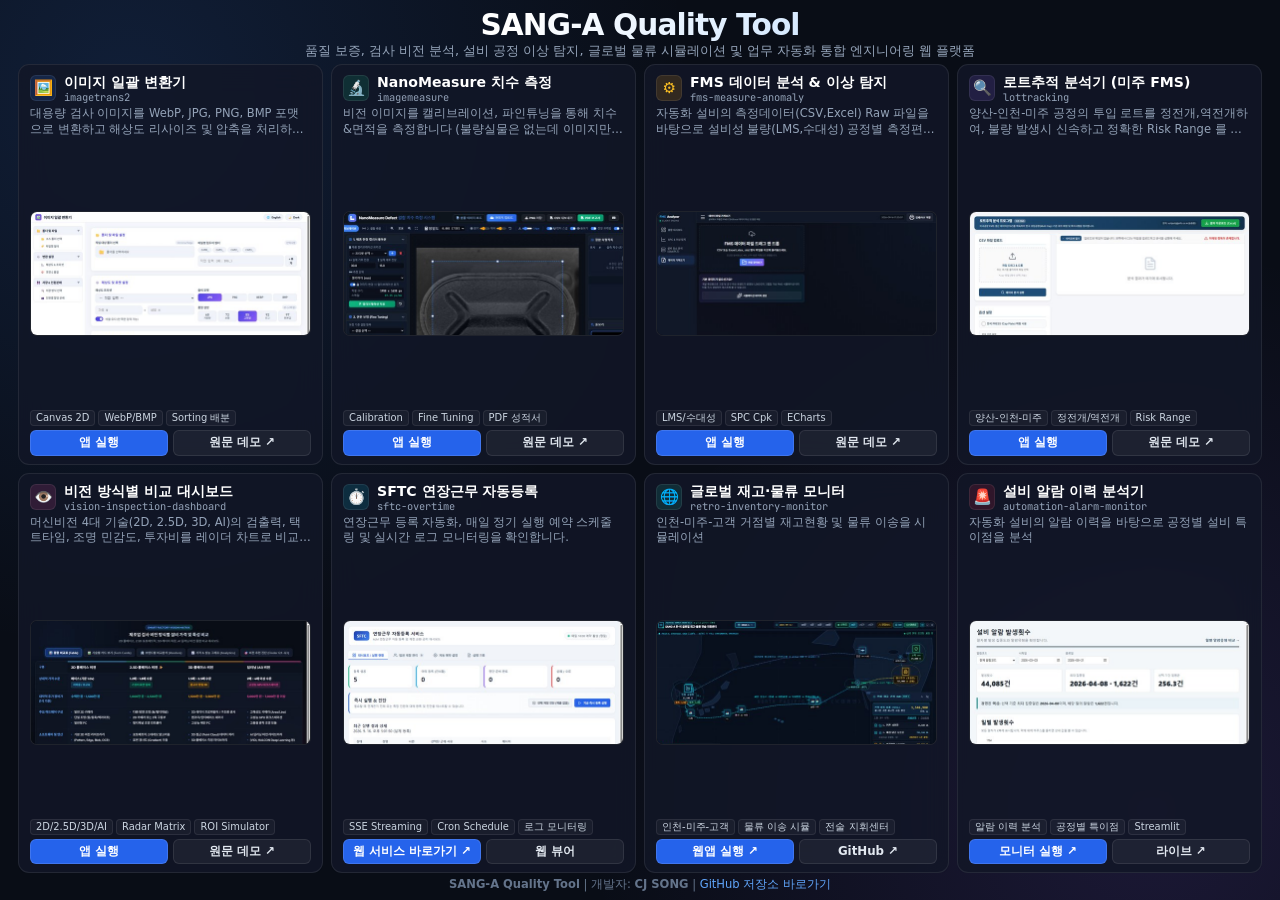
==== index.html @ af41f9f4 "Feature: Add one-click member attendance cards, real-time cloud sync, and public web service integra" ====
<!DOCTYPE html>
<html lang="ko">
<head>
  <meta charset="UTF-8">
  <meta name="viewport" content="width=device-width, initial-scale=1.0">
  <title>SANG-A Quality Tool | 스마트 품질 & 제조 엔지니어링 스위트</title>
  <link rel="preconnect" href="https://fonts.googleapis.com">
  <link rel="preconnect" href="https://fonts.gstatic.com" crossorigin>
  <link href="https://fonts.googleapis.com/css2?family=Pretendard:wght@400;500;600;700;800&family=JetBrains+Mono:wght@500;600&display=swap" rel="stylesheet">
  <style>
    :root {
      --bg: #090d16;
      --card-bg: rgba(18, 23, 39, 0.85);
      --card-border: rgba(255, 255, 255, 0.08);
      --card-hover-border: rgba(59, 130, 246, 0.45);
      --accent: #3b82f6;
      --accent-glow: rgba(59, 130, 246, 0.28);
      --text: #f8fafc;
      --text-muted: #94a3b8;
      --radius: 11px;
    }
    * { box-sizing: border-box; margin: 0; padding: 0; }
    html, body {
      height: 100%;
      overflow: hidden;
    }
    body {
      font-family: 'Pretendard', -apple-system, BlinkMacSystemFont, system-ui, Roboto, sans-serif;
      background-color: var(--bg);
      color: var(--text);
      display: flex;
      flex-direction: column;
      background-image: 
        radial-gradient(circle at 10% 10%, rgba(59, 130, 246, 0.15) 0%, transparent 40%),
        radial-gradient(circle at 90% 90%, rgba(139, 92, 246, 0.14) 0%, transparent 40%);
      background-attachment: fixed;
      padding: 8px 18px;
    }
    .wrapper {
      max-width: 1720px;
      margin: 0 auto;
      width: 100%;
      height: 100%;
      display: flex;
      flex-direction: column;
    }
    header {
      text-align: center;
      margin-bottom: 5px;
      flex-shrink: 0;
    }
    h1 {
      font-size: 1.85rem;
      font-weight: 800;
      letter-spacing: -0.03em;
      margin-bottom: 1px;
      background: linear-gradient(135deg, #ffffff 40%, #93c5fd 100%);
      -webkit-background-clip: text;
      -webkit-text-fill-color: transparent;
      line-height: 1.15;
    }
    p.subtitle {
      font-size: 0.8rem;
      color: var(--text-muted);
      line-height: 1.25;
    }
    /* 2 rows x 4 columns Grid */
    .grid {
      display: grid;
      grid-template-columns: repeat(4, 1fr);
      grid-template-rows: repeat(2, 1fr);
      gap: 8px;
      flex: 1;
      min-height: 0;
    }
    .card {
      background: var(--card-bg);
      backdrop-filter: blur(14px);
      -webkit-backdrop-filter: blur(14px);
      border: 1px solid var(--card-border);
      border-radius: var(--radius);
      padding: 8px 11px;
      display: flex;
      flex-direction: column;
      justify-content: space-between;
      transition: all 0.25s cubic-bezier(0.16, 1, 0.3, 1);
      position: relative;
      overflow: hidden;
      min-height: 0;
    }
    .card::before {
      content: '';
      position: absolute;
      top: 0; left: 0; right: 0; height: 3px;
      background: linear-gradient(90deg, transparent, var(--card-highlight, #3b82f6), transparent);
      opacity: 0;
      transition: opacity 0.25s ease;
    }
    .card:hover {
      transform: translateY(-2px);
      border-color: var(--card-hover-border);
      box-shadow: 0 6px 18px rgba(0, 0, 0, 0.35), 0 0 14px var(--accent-glow);
    }
    .card:hover::before { opacity: 1; }
    .card-top {
      display: flex;
      flex-direction: column;
      gap: 2px;
      flex-shrink: 0;
    }
    .card-header {
      display: flex;
      align-items: center;
      gap: 8px;
    }
    .icon-box {
      width: 26px;
      height: 26px;
      border-radius: 6px;
      display: flex;
      align-items: center;
      justify-content: center;
      font-size: 0.95rem;
      flex-shrink: 0;
      background: rgba(255, 255, 255, 0.04);
      border: 1px solid rgba(255, 255, 255, 0.08);
    }
    .card-title-wrap {
      flex: 1;
      min-width: 0;
    }
    .card-title-wrap h2 {
      font-size: 0.88rem;
      font-weight: 700;
      color: #fff;
      white-space: nowrap;
      overflow: hidden;
      text-overflow: ellipsis;
    }
    .card-title-wrap span.tag {
      font-size: 0.65rem;
      color: #94a3b8;
      font-family: 'JetBrains Mono', monospace;
      display: block;
      line-height: 1.1;
    }
    p.card-desc {
      font-size: 0.72rem;
      color: var(--text-muted);
      line-height: 1.32;
      display: -webkit-box;
      -webkit-line-clamp: 2;
      -webkit-box-orient: vertical;
      overflow: hidden;
      margin-top: 1px;
    }
    /* Thumbnail Container */
    .thumb-wrap {
      flex: 1;
      min-height: 70px;
      max-height: 125px;
      margin: 4px 0;
      border-radius: 7px;
      overflow: hidden;
      position: relative;
      border: 1px solid rgba(255, 255, 255, 0.09);
      background: rgba(0, 0, 0, 0.35);
    }
    .thumb-wrap img {
      width: 100%;
      height: 100%;
      object-fit: cover;
      object-position: top center;
      display: block;
      transition: transform 0.3s ease;
    }
    .card:hover .thumb-wrap img {
      transform: scale(1.04);
    }
    .card-bottom {
      display: flex;
      flex-direction: column;
      gap: 4px;
      flex-shrink: 0;
    }
    .tech-stack {
      display: flex;
      flex-wrap: wrap;
      gap: 3px;
    }
    .tech-chip {
      font-size: 0.62rem;
      padding: 1px 5px;
      background: rgba(255, 255, 255, 0.04);
      border: 1px solid rgba(255, 255, 255, 0.08);
      border-radius: 4px;
      color: #cbd5e1;
      line-height: 1.2;
    }
    .card-actions {
      display: flex;
      gap: 5px;
    }
    .btn {
      flex: 1;
      display: inline-flex;
      align-items: center;
      justify-content: center;
      gap: 4px;
      padding: 4px 8px;
      border-radius: 6px;
      font-size: 0.74rem;
      font-weight: 600;
      text-decoration: none;
      transition: all 0.2s ease;
      cursor: pointer;
      white-space: nowrap;
      line-height: 1.3;
    }
    .btn-primary {
      background: #2563eb;
      color: white;
      border: 1px solid rgba(255, 255, 255, 0.12);
    }
    .btn-primary:hover {
      background: #1d4ed8;
      box-shadow: 0 4px 10px rgba(37, 99, 235, 0.4);
    }
    .btn-secondary {
      background: rgba(255, 255, 255, 0.05);
      color: #e2e8f0;
      border: 1px solid rgba(255, 255, 255, 0.09);
    }
    .btn-secondary:hover {
      background: rgba(255, 255, 255, 0.1);
      color: #fff;
    }
    footer {
      text-align: center;
      padding-top: 4px;
      flex-shrink: 0;
      color: #64748b;
      font-size: 0.72rem;
    }
    footer a { color: #60a5fa; text-decoration: none; }
    footer a:hover { text-decoration: underline; }

    @media (max-height: 660px), (max-width: 1100px) {
      html, body {
        height: auto;
        overflow-y: auto;
      }
      body { padding: 14px 10px; }
      .grid {
        grid-template-columns: repeat(auto-fit, minmax(280px, 1fr));
        grid-template-rows: auto;
        flex: none;
      }
      .card { min-height: 240px; }
      .thumb-wrap { min-height: 100px; max-height: 140px; }
    }
  </style>
</head>
<body>
  <div class="wrapper">
    <header>
      <h1>SANG-A Quality Tool</h1>
      <p class="subtitle">품질 보증, 검사 비전 분석, 설비 공정 이상 탐지, 글로벌 물류 시뮬레이션 및 업무 자동화 통합 엔지니어링 웹 플랫폼</p>
    </header>

    <div class="grid">
      <!-- 1. imagetrans2 -->
      <div class="card" style="--card-highlight: #3b82f6;">
        <div class="card-top">
          <div class="card-header">
            <div class="icon-box" style="background: rgba(59, 130, 246, 0.15); color: #60a5fa;">🖼️</div>
            <div class="card-title-wrap">
              <h2>이미지 일괄 변환기</h2>
              <span class="tag">imagetrans2</span>
            </div>
          </div>
          <p class="card-desc">대용량 검사 이미지를 WebP, JPG, PNG, BMP 포맷으로 변환하고 해상도 리사이즈 및 압축을 처리하며, 조건별 Sorting, 육안선별을 위한 이미지 배분을 실행합니다.</p>
        </div>
        <div class="thumb-wrap">
          <img src="./assets/thumb-imagetrans2.jpg" alt="이미지 일괄 변환기 미리보기" loading="lazy">
        </div>
        <div class="card-bottom">
          <div class="tech-stack">
            <span class="tech-chip">Canvas 2D</span>
            <span class="tech-chip">WebP/BMP</span>
            <span class="tech-chip">Sorting 배분</span>
          </div>
          <div class="card-actions">
            <a href="./imagetrans2/" class="btn btn-primary">앱 실행</a>
            <a href="https://imagetrans2.netlify.app/" target="_blank" class="btn btn-secondary">원문 데모 ↗</a>
          </div>
        </div>
      </div>

      <!-- 2. imagemeasure -->
      <div class="card" style="--card-highlight: #10b981;">
        <div class="card-top">
          <div class="card-header">
            <div class="icon-box" style="background: rgba(16, 185, 129, 0.15); color: #34d399;">🔬</div>
            <div class="card-title-wrap">
              <h2>NanoMeasure 치수 측정</h2>
              <span class="tag">imagemeasure</span>
            </div>
          </div>
          <p class="card-desc">비전 이미지를 캘리브레이션, 파인튜닝을 통해 치수&amp;면적을 측정합니다 (불량실물은 없는데 이미지만 있을 시)</p>
        </div>
        <div class="thumb-wrap">
          <img src="./assets/thumb-imagemeasure.jpg" alt="NanoMeasure 치수 측정 미리보기" loading="lazy">
        </div>
        <div class="card-bottom">
          <div class="tech-stack">
            <span class="tech-chip">Calibration</span>
            <span class="tech-chip">Fine Tuning</span>
            <span class="tech-chip">PDF 성적서</span>
          </div>
          <div class="card-actions">
            <a href="./imagemeasure/" class="btn btn-primary">앱 실행</a>
            <a href="https://imagemeasure.netlify.app/" target="_blank" class="btn btn-secondary">원문 데모 ↗</a>
          </div>
        </div>
      </div>

      <!-- 3. fms-measure-anomaly -->
      <div class="card" style="--card-highlight: #f59e0b;">
        <div class="card-top">
          <div class="card-header">
            <div class="icon-box" style="background: rgba(245, 158, 11, 0.15); color: #fbbf24;">⚙️</div>
            <div class="card-title-wrap">
              <h2>FMS 데이터 분석 & 이상 탐지</h2>
              <span class="tag">fms-measure-anomaly</span>
            </div>
          </div>
          <p class="card-desc">자동화 설비의 측정데이터(CSV,Excel) Raw 파일을 바탕으로 설비성 불량(LMS,수대성) 공정별 측정편차, SPC통계 공정분석, 시계열 이상 탐지 및 파레토 분석 등 다양한 품질적 분석을 수행합니다</p>
        </div>
        <div class="thumb-wrap">
          <img src="./assets/thumb-fms.jpg" alt="FMS 이상 탐지 미리보기" loading="lazy">
        </div>
        <div class="card-bottom">
          <div class="tech-stack">
            <span class="tech-chip">LMS/수대성</span>
            <span class="tech-chip">SPC Cpk</span>
            <span class="tech-chip">ECharts</span>
          </div>
          <div class="card-actions">
            <a href="./fms-measure-anomaly/" class="btn btn-primary">앱 실행</a>
            <a href="https://measure.schjschj.workers.dev/" target="_blank" class="btn btn-secondary">원문 데모 ↗</a>
          </div>
        </div>
      </div>

      <!-- 4. lottracking -->
      <div class="card" style="--card-highlight: #8b5cf6;">
        <div class="card-top">
          <div class="card-header">
            <div class="icon-box" style="background: rgba(139, 92, 246, 0.15); color: #a78bfa;">🔍</div>
            <div class="card-title-wrap">
              <h2>로트추적 분석기 (미주 FMS)</h2>
              <span class="tag">lottracking</span>
            </div>
          </div>
          <p class="card-desc">양산-인천-미주 공정의 투입 로트를 정전개,역전개하여, 불량 발생시 신속하고 정확한 Risk Range 를 설정합니다</p>
        </div>
        <div class="thumb-wrap">
          <img src="./assets/thumb-lottracking.jpg" alt="로트추적 분석기 미리보기" loading="lazy">
        </div>
        <div class="card-bottom">
          <div class="tech-stack">
            <span class="tech-chip">양산-인천-미주</span>
            <span class="tech-chip">정전개/역전개</span>
            <span class="tech-chip">Risk Range</span>
          </div>
          <div class="card-actions">
            <a href="./lottracking/" class="btn btn-primary">앱 실행</a>
            <a href="https://lottracking.netlify.app/" target="_blank" class="btn btn-secondary">원문 데모 ↗</a>
          </div>
        </div>
      </div>

      <!-- 5. vision-inspection-dashboard -->
      <div class="card" style="--card-highlight: #ec4899;">
        <div class="card-top">
          <div class="card-header">
            <div class="icon-box" style="background: rgba(236, 72, 153, 0.15); color: #f472b6;">👁️</div>
            <div class="card-title-wrap">
              <h2>비전 방식별 비교 대시보드</h2>
              <span class="tag">vision-inspection-dashboard</span>
            </div>
          </div>
          <p class="card-desc">머신비전 4대 기술(2D, 2.5D, 3D, AI)의 검출력, 택트타임, 조명 민감도, 투자비를 레이더 차트로 비교하고 ROI를 시뮬레이션합니다.</p>
        </div>
        <div class="thumb-wrap">
          <img src="./assets/thumb-vision.jpg" alt="비전 비교 대시보드 미리보기" loading="lazy">
        </div>
        <div class="card-bottom">
          <div class="tech-stack">
            <span class="tech-chip">2D/2.5D/3D/AI</span>
            <span class="tech-chip">Radar Matrix</span>
            <span class="tech-chip">ROI Simulator</span>
          </div>
          <div class="card-actions">
            <a href="./vision-inspection-dashboard/" class="btn btn-primary">앱 실행</a>
            <a href="https://magical-narwhal-ae37fe.netlify.app/" target="_blank" class="btn btn-secondary">원문 데모 ↗</a>
          </div>
        </div>
      </div>

      <!-- 6. sftc-overtime -->
      <div class="card" style="--card-highlight: #06b6d4;">
        <div class="card-top">
          <div class="card-header">
            <div class="icon-box" style="background: rgba(6, 182, 212, 0.15); color: #22d3ee;">⏱️</div>
            <div class="card-title-wrap">
              <h2>SFTC 연장근무 자동등록</h2>
              <span class="tag">sftc-overtime</span>
            </div>
          </div>
          <p class="card-desc">연장근무 등록 자동화, 매일 정기 실행 예약 스케줄링 및 실시간 로그 모니터링을 확인합니다.</p>
        </div>
        <div class="thumb-wrap">
          <img src="./assets/thumb-sftc.jpg" alt="SFTC 연장근무 자동등록 미리보기" loading="lazy">
        </div>
        <div class="card-bottom">
          <div class="tech-stack">
            <span class="tech-chip">SSE Streaming</span>
            <span class="tech-chip">Cron Schedule</span>
            <span class="tech-chip">로그 모니터링</span>
          </div>
          <div class="card-actions">
            <a href="https://dare-existed-tradition-soa.trycloudflare.com/" target="_blank" class="btn btn-primary" title="전체 팀원용 공용 실시간 웹 서비스 열기 (모바일/사내/외부 접속 가능)">웹 서비스 바로가기 ↗</a>
            <a href="./sftc-overtime/" class="btn btn-secondary" title="GitHub Pages 웹 대시보드 열기">웹 뷰어</a>
          </div>
        </div>
      </div>

      <!-- 7. retro-inventory-monitor (NEW) -->
      <div class="card" style="--card-highlight: #14b8a6;">
        <div class="card-top">
          <div class="card-header">
            <div class="icon-box" style="background: rgba(20, 184, 166, 0.15); color: #2dd4bf;">🌐</div>
            <div class="card-title-wrap">
              <h2>글로벌 재고·물류 모니터</h2>
              <span class="tag">retro-inventory-monitor</span>
            </div>
          </div>
          <p class="card-desc">인천-미주-고객 거점별 재고현황 및 물류 이송을 시뮬레이션</p>
        </div>
        <div class="thumb-wrap">
          <img src="./assets/thumb-retro-inventory.jpg" alt="글로벌 재고 물류 모니터 미리보기" loading="lazy">
        </div>
        <div class="card-bottom">
          <div class="tech-stack">
            <span class="tech-chip">인천-미주-고객</span>
            <span class="tech-chip">물류 이송 시뮬</span>
            <span class="tech-chip">전술 지휘센터</span>
          </div>
          <div class="card-actions">
            <a href="https://retro-inventory-monitor.vercel.app/" target="_blank" class="btn btn-primary">웹앱 실행 ↗</a>
            <a href="https://github.com/schjschj/retro-inventory-monitor" target="_blank" class="btn btn-secondary">GitHub ↗</a>
          </div>
        </div>
      </div>

      <!-- 8. automation-alarm-monitor (NEW) -->
      <div class="card" style="--card-highlight: #e11d48;">
        <div class="card-top">
          <div class="card-header">
            <div class="icon-box" style="background: rgba(225, 29, 72, 0.15); color: #fb7185;">🚨</div>
            <div class="card-title-wrap">
              <h2>설비 알람 이력 분석기</h2>
              <span class="tag">automation-alarm-monitor</span>
            </div>
          </div>
          <p class="card-desc">자동화 설비의 알람 이력을 바탕으로 공정별 설비 특이점을 분석</p>
        </div>
        <div class="thumb-wrap">
          <img src="./assets/thumb-alarm.jpg" alt="설비 알람 이력 분석기 미리보기" loading="lazy">
        </div>
        <div class="card-bottom">
          <div class="tech-stack">
            <span class="tech-chip">알람 이력 분석</span>
            <span class="tech-chip">공정별 특이점</span>
            <span class="tech-chip">Streamlit</span>
          </div>
          <div class="card-actions">
            <a href="https://automation-alarm-monitor.onrender.com/" target="_blank" class="btn btn-primary">모니터 실행 ↗</a>
            <a href="https://automation-alarm-monitor.onrender.com/" target="_blank" class="btn btn-secondary">라이브 ↗</a>
          </div>
        </div>
      </div>
    </div>

    <footer>
      <p><strong>SANG-A Quality Tool</strong> | 개발자: <strong>CJ SONG</strong> | <a href="https://github.com/schjschj/smart-manufacturing-tools" target="_blank">GitHub 저장소 바로가기</a></p>
    </footer>
  </div>
</body>
</html>
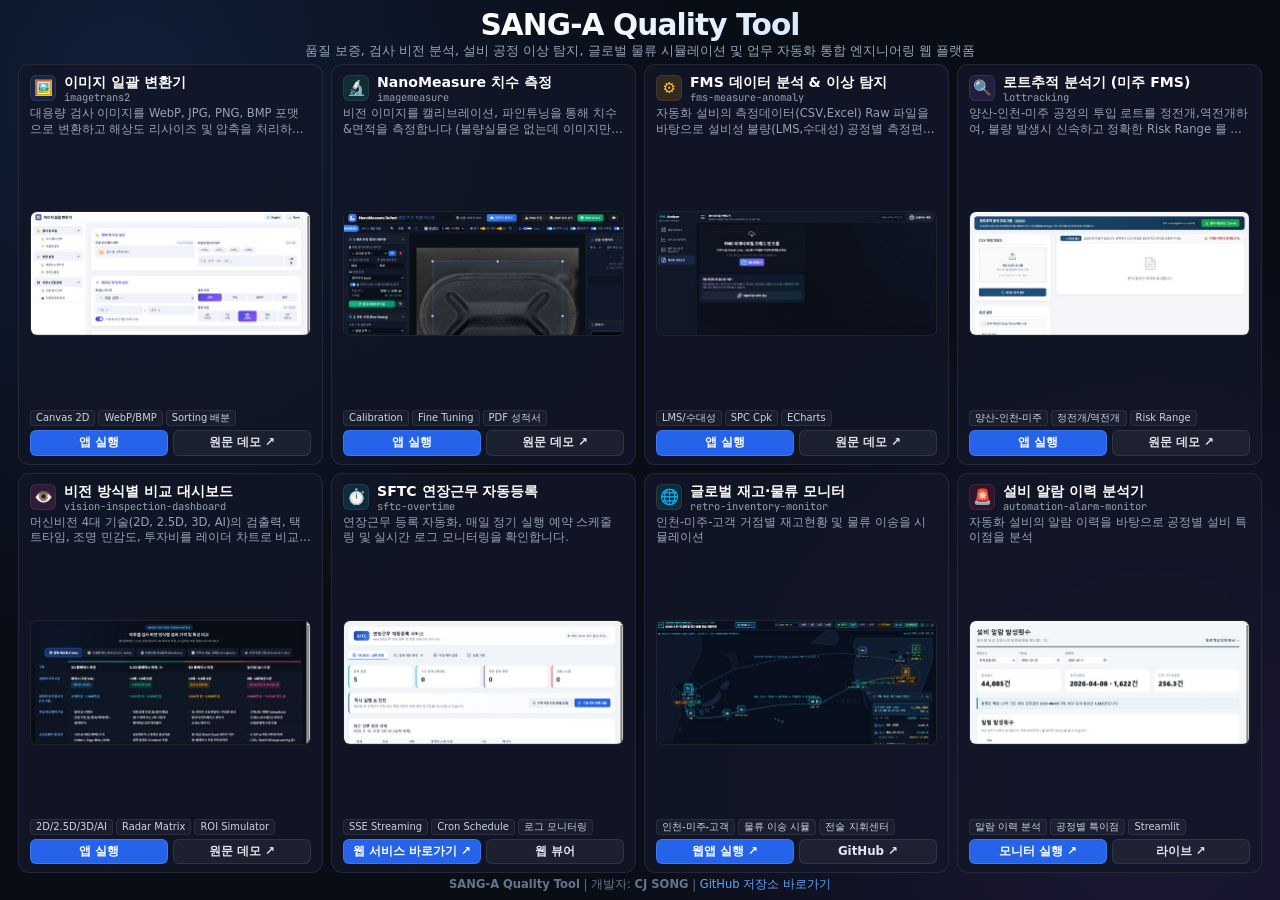
==== commit dc1ede4a: "Feature: Add smooth dynamic hover zoom (scale 1.18x ~ 1.28x) and lightbox modal preview for sample i" ====
--- a/index.html
+++ b/index.html
@@ -154,7 +154,7 @@
       overflow: hidden;
       margin-top: 1px;
     }
-    /* Thumbnail Container */
+    /* Thumbnail Container & Dynamic Hover Zoom */
     .thumb-wrap {
       flex: 1;
       min-height: 70px;
@@ -165,6 +165,35 @@
       position: relative;
       border: 1px solid rgba(255, 255, 255, 0.09);
       background: rgba(0, 0, 0, 0.35);
+      cursor: zoom-in;
+      transition: border-color 0.35s ease, box-shadow 0.35s ease;
+    }
+    .thumb-wrap::after {
+      content: '🔍 줌 확대';
+      position: absolute;
+      bottom: 6px;
+      right: 6px;
+      background: rgba(15, 23, 42, 0.82);
+      backdrop-filter: blur(4px);
+      border: 1px solid rgba(255, 255, 255, 0.18);
+      color: #e2e8f0;
+      font-size: 0.65rem;
+      font-weight: 600;
+      padding: 2px 7px;
+      border-radius: 4px;
+      opacity: 0;
+      transform: translateY(4px);
+      transition: all 0.25s ease;
+      pointer-events: none;
+      z-index: 2;
+    }
+    .card:hover .thumb-wrap {
+      border-color: rgba(96, 165, 250, 0.5);
+      box-shadow: 0 4px 16px rgba(0, 0, 0, 0.45);
+    }
+    .card:hover .thumb-wrap::after {
+      opacity: 0.95;
+      transform: translateY(0);
     }
     .thumb-wrap img {
       width: 100%;
@@ -172,10 +201,93 @@
       object-fit: cover;
       object-position: top center;
       display: block;
-      transition: transform 0.3s ease;
-    }
+      transition: transform 0.45s cubic-bezier(0.2, 0.8, 0.2, 1), filter 0.3s ease;
+      will-change: transform;
+    }
+    /* 메뉴 카드 호버 시 18% 줌 확대 */
     .card:hover .thumb-wrap img {
-      transform: scale(1.04);
+      transform: scale(1.18);
+      filter: brightness(1.05) contrast(1.03);
+    }
+    /* 썸네일 이미지 직접 호버 시 28% 깊은 줌 확대 */
+    .thumb-wrap:hover img {
+      transform: scale(1.28);
+      filter: brightness(1.08) contrast(1.06);
+    }
+
+    /* 이미지 원본 확대 모달 (Lightbox) */
+    .img-modal {
+      display: none;
+      position: fixed;
+      inset: 0;
+      z-index: 1000;
+      background: rgba(0, 0, 0, 0.85);
+      backdrop-filter: blur(8px);
+      align-items: center;
+      justify-content: center;
+      padding: 20px;
+      opacity: 0;
+      transition: opacity 0.25s ease;
+    }
+    .img-modal.active {
+      display: flex;
+      opacity: 1;
+    }
+    .img-modal-content {
+      max-width: 94vw;
+      max-height: 92vh;
+      background: #0f172a;
+      border: 1px solid rgba(255, 255, 255, 0.18);
+      border-radius: 12px;
+      overflow: hidden;
+      display: flex;
+      flex-direction: column;
+      box-shadow: 0 25px 60px rgba(0, 0, 0, 0.8);
+      transform: scale(0.95);
+      transition: transform 0.25s cubic-bezier(0.2, 0.8, 0.2, 1);
+    }
+    .img-modal.active .img-modal-content {
+      transform: scale(1);
+    }
+    .img-modal-header {
+      display: flex;
+      align-items: center;
+      justify-content: space-between;
+      padding: 12px 20px;
+      border-bottom: 1px solid rgba(255, 255, 255, 0.1);
+      background: #1e293b;
+      color: #f8fafc;
+      font-size: 0.92rem;
+      font-weight: 700;
+    }
+    .img-modal-close {
+      background: transparent;
+      border: none;
+      color: #94a3b8;
+      font-size: 1.6rem;
+      line-height: 1;
+      cursor: pointer;
+      padding: 0 6px;
+      transition: color 0.15s ease;
+    }
+    .img-modal-close:hover {
+      color: #fff;
+    }
+    .img-modal-body {
+      padding: 12px;
+      display: flex;
+      align-items: center;
+      justify-content: center;
+      background: #020617;
+      overflow: auto;
+    }
+    .img-modal-body img {
+      max-width: 88vw;
+      max-height: 76vh;
+      object-fit: contain;
+      border-radius: 6px;
+      display: block;
+      box-shadow: 0 4px 20px rgba(0,0,0,0.5);
     }
     .card-bottom {
       display: flex;
@@ -498,5 +610,53 @@
       <p><strong>SANG-A Quality Tool</strong> | 개발자: <strong>CJ SONG</strong> | <a href="https://github.com/schjschj/smart-manufacturing-tools" target="_blank">GitHub 저장소 바로가기</a></p>
     </footer>
   </div>
+
+  <!-- 이미지 원본 확대 모달 (Lightbox) -->
+  <div id="imageModal" class="img-modal" onclick="closeImageModal(event)">
+    <div class="img-modal-content" onclick="event.stopPropagation()">
+      <div class="img-modal-header">
+        <span id="modalTitle">기능 상세 화면 미리보기</span>
+        <button type="button" class="img-modal-close" onclick="closeImageModal()" title="닫기 (Esc)">&times;</button>
+      </div>
+      <div class="img-modal-body">
+        <img id="modalImage" src="" alt="확대 미리보기">
+      </div>
+    </div>
+  </div>
+
+  <script>
+    function openImageModal(imgSrc, title) {
+      const modal = document.getElementById('imageModal');
+      const modalImg = document.getElementById('modalImage');
+      const modalTitle = document.getElementById('modalTitle');
+      if (!modal || !modalImg) return;
+      modalImg.src = imgSrc;
+      if (modalTitle) modalTitle.textContent = title ? (title + ' - 원본 상세 화면') : '기능 상세 화면 미리보기';
+      modal.classList.add('active');
+      document.body.style.overflow = 'hidden';
+    }
+
+    function closeImageModal(e) {
+      const modal = document.getElementById('imageModal');
+      if (!modal) return;
+      modal.classList.remove('active');
+      document.body.style.overflow = '';
+    }
+
+    document.addEventListener('keydown', (e) => {
+      if (e.key === 'Escape') closeImageModal();
+    });
+
+    document.querySelectorAll('.thumb-wrap').forEach((wrap) => {
+      wrap.addEventListener('click', () => {
+        const img = wrap.querySelector('img');
+        const card = wrap.closest('.card');
+        const title = card ? card.querySelector('h2').textContent : '';
+        if (img && img.src) {
+          openImageModal(img.src, title);
+        }
+      });
+    });
+  </script>
 </body>
 </html>
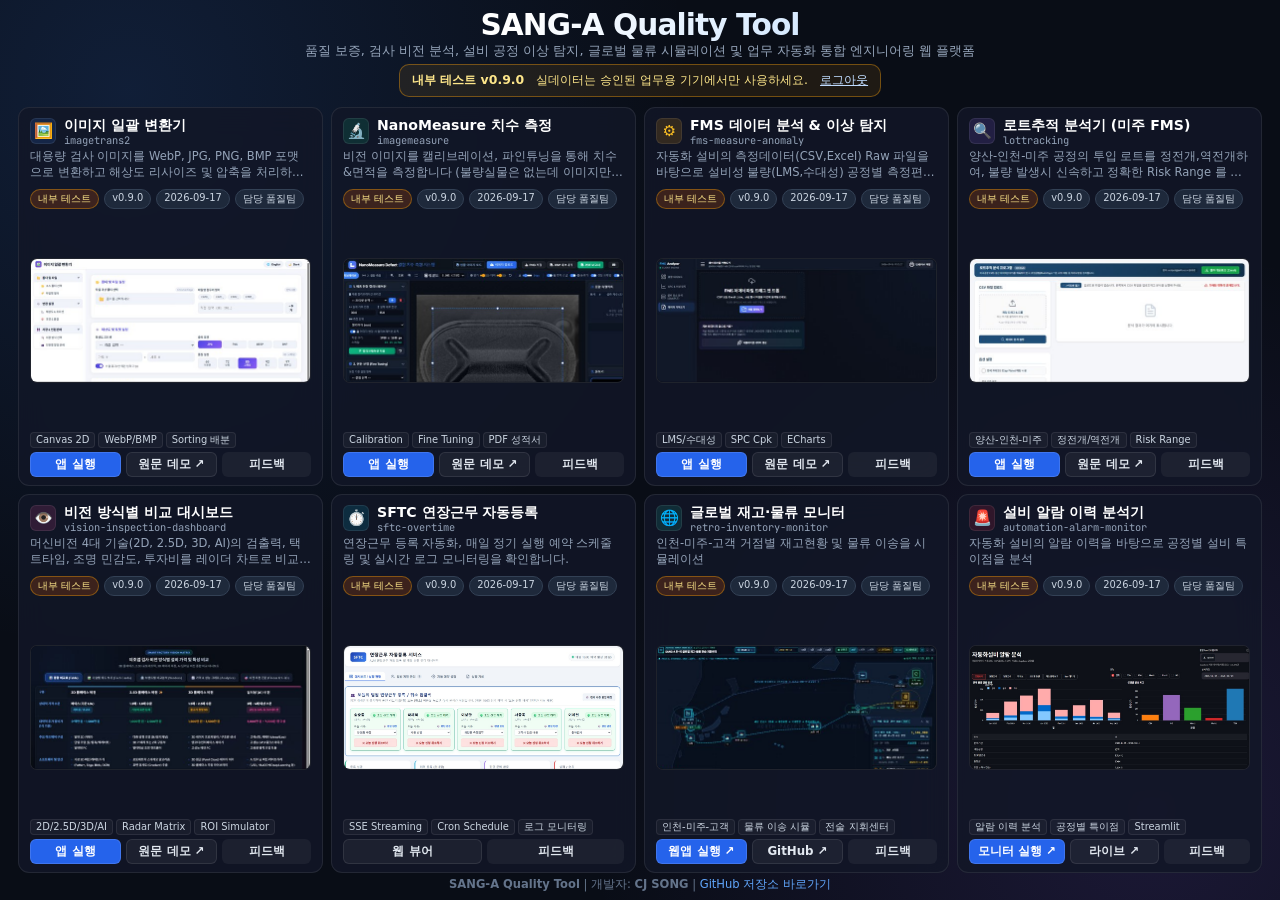
==== commit 39e21a15: "feat: harden internal quality tools and improve traceability" ====
--- a/index.html
+++ b/index.html
@@ -356,6 +356,12 @@
     }
     footer a { color: #60a5fa; text-decoration: none; }
     footer a:hover { text-decoration: underline; }
+    .test-banner { display:flex; justify-content:center; align-items:center; gap:12px; margin:0 auto 10px; padding:7px 12px; border:1px solid #f59e0b66; border-radius:10px; background:#f59e0b18; color:#fde68a; font-size:.78rem; }
+    .test-banner a { color:#bfdbfe; }
+    .tool-meta { display:flex; gap:5px; flex-wrap:wrap; margin-top:7px; }
+    .meta-chip { padding:2px 7px; border-radius:999px; font-size:.62rem; background:#1e293b; color:#cbd5e1; border:1px solid #334155; }
+    .meta-chip.status { background:#92400e55; color:#fde68a; border-color:#f59e0b66; }
+    .feedback-btn { border:0; cursor:pointer; }
 
     @media (max-height: 660px), (max-width: 1100px) {
       html, body {
@@ -379,6 +385,7 @@
       <h1>SANG-A Quality Tool</h1>
       <p class="subtitle">품질 보증, 검사 비전 분석, 설비 공정 이상 탐지, 글로벌 물류 시뮬레이션 및 업무 자동화 통합 엔지니어링 웹 플랫폼</p>
     </header>
+    <div class="test-banner" role="status"><strong>내부 테스트 v0.9.0</strong><span>실데이터는 승인된 업무용 기기에서만 사용하세요.</span><a href="/_internal/logout">로그아웃</a></div>
 
     <div class="grid">
       <!-- 1. imagetrans2 -->
@@ -543,7 +550,6 @@
             <span class="tech-chip">로그 모니터링</span>
           </div>
           <div class="card-actions">
-            <a href="https://dare-existed-tradition-soa.trycloudflare.com/" target="_blank" class="btn btn-primary" title="전체 팀원용 공용 실시간 웹 서비스 열기 (모바일/사내/외부 접속 가능)">웹 서비스 바로가기 ↗</a>
             <a href="./sftc-overtime/" class="btn btn-secondary" title="GitHub Pages 웹 대시보드 열기">웹 뷰어</a>
           </div>
         </div>
@@ -625,6 +631,9 @@
   </div>
 
   <script>
+    const TOOL_VERSION = '0.9.0';
+    const TOOL_UPDATED = '2026-09-17';
+    const TOOL_OWNER = '품질팀';
     function openImageModal(imgSrc, title) {
       const modal = document.getElementById('imageModal');
       const modalImg = document.getElementById('modalImage');
@@ -657,6 +666,36 @@
         }
       });
     });
+
+    document.querySelectorAll('a[target="_blank"]').forEach((link) => link.setAttribute('rel', 'noopener noreferrer'));
+    document.querySelectorAll('.card').forEach((card) => {
+      const title = card.querySelector('h2')?.textContent?.trim() || '도구';
+      const top = card.querySelector('.card-top');
+      if (top) {
+        const meta = document.createElement('div');
+        meta.className = 'tool-meta';
+        ['내부 테스트', `v${TOOL_VERSION}`, TOOL_UPDATED, `담당 ${TOOL_OWNER}`].forEach((text, index) => {
+          const chip = document.createElement('span');
+          chip.className = `meta-chip${index === 0 ? ' status' : ''}`;
+          chip.textContent = text;
+          meta.appendChild(chip);
+        });
+        top.appendChild(meta);
+      }
+      const actions = card.querySelector('.card-actions');
+      if (actions) {
+        const feedback = document.createElement('button');
+        feedback.type = 'button';
+        feedback.className = 'btn btn-secondary feedback-btn';
+        feedback.textContent = '피드백';
+        feedback.addEventListener('click', () => {
+          const subject = encodeURIComponent(`[내부 테스트 피드백] ${title} v${TOOL_VERSION}`);
+          const body = encodeURIComponent(`도구: ${title}\n버전: ${TOOL_VERSION}\n화면: ${location.pathname}\n\n현상:\n\n기대 결과:\n\n※ 생산 데이터나 파일은 첨부하지 마세요.`);
+          location.href = `mailto:schjschj@stfc.co.kr?subject=${subject}&body=${body}`;
+        });
+        actions.appendChild(feedback);
+      }
+    });
   </script>
 </body>
 </html>
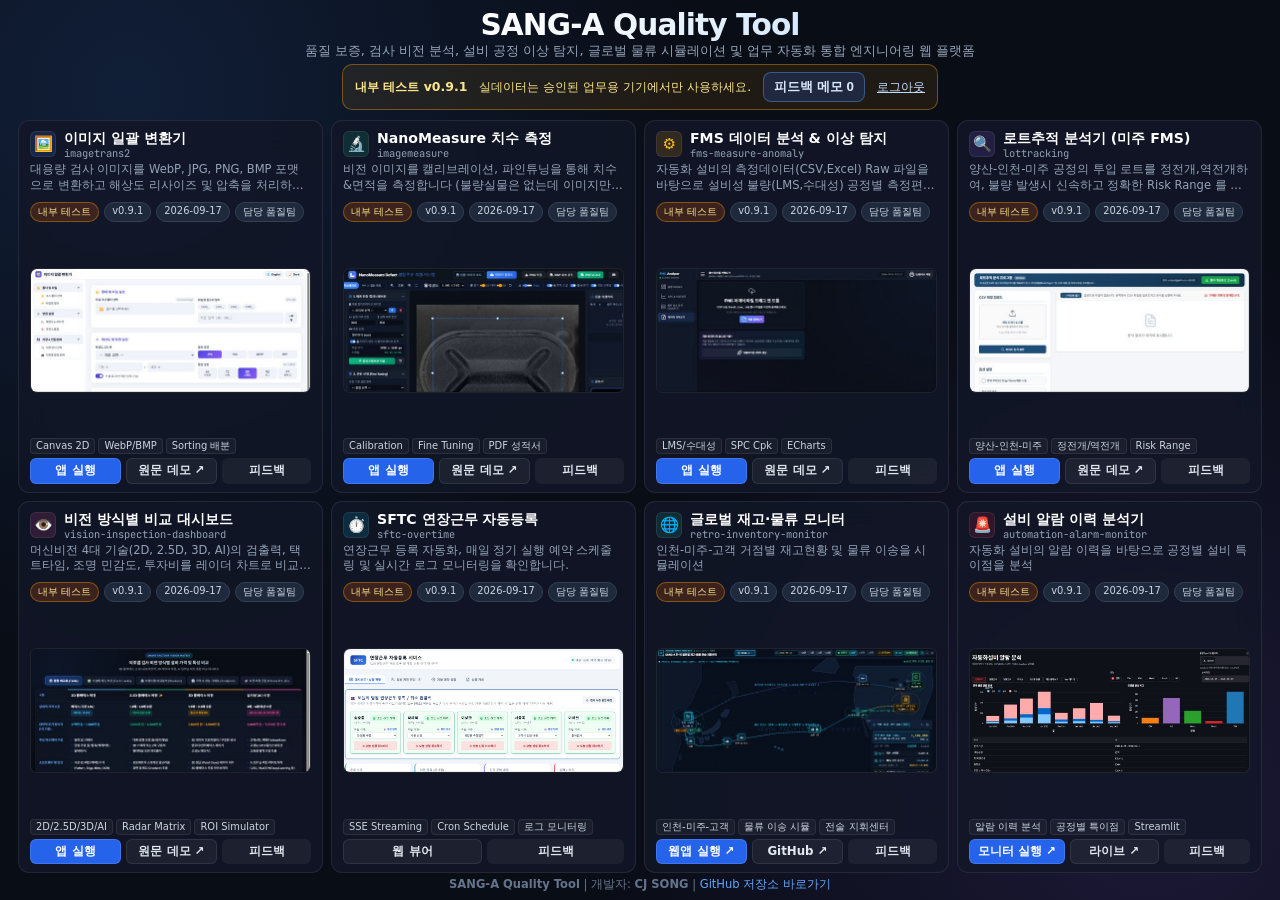
==== commit 4e6bf98f: "fix: persist safe overtime names and add internal feedback memos" ====
--- a/index.html
+++ b/index.html
@@ -362,6 +362,21 @@
     .meta-chip { padding:2px 7px; border-radius:999px; font-size:.62rem; background:#1e293b; color:#cbd5e1; border:1px solid #334155; }
     .meta-chip.status { background:#92400e55; color:#fde68a; border-color:#f59e0b66; }
     .feedback-btn { border:0; cursor:pointer; }
+    .memo-button { border:1px solid #60a5fa66; color:#dbeafe; background:#2563eb33; border-radius:8px; padding:5px 10px; cursor:pointer; font-weight:700; }
+    .memo-modal { position:fixed; inset:0; z-index:1200; display:none; align-items:center; justify-content:center; padding:20px; background:rgba(2,6,23,.82); }
+    .memo-modal.active { display:flex; }
+    .memo-panel { width:min(680px,96vw); max-height:90vh; overflow:auto; border:1px solid #475569; border-radius:16px; background:#0f172a; box-shadow:0 24px 80px #000a; }
+    .memo-head { display:flex; justify-content:space-between; align-items:center; padding:16px 18px; border-bottom:1px solid #334155; }
+    .memo-body { padding:18px; }
+    .memo-field { display:grid; gap:6px; margin-bottom:13px; color:#cbd5e1; font-size:.82rem; }
+    .memo-field input,.memo-field textarea { width:100%; box-sizing:border-box; border:1px solid #475569; border-radius:8px; padding:10px 12px; background:#020617; color:#f8fafc; font:inherit; }
+    .memo-field textarea { min-height:120px; resize:vertical; }
+    .memo-actions { display:flex; justify-content:flex-end; gap:8px; }
+    .memo-list { display:grid; gap:10px; margin-top:18px; }
+    .memo-item { border:1px solid #334155; border-radius:10px; padding:12px; background:#111827; }
+    .memo-item-head { display:flex; justify-content:space-between; gap:10px; margin-bottom:7px; color:#93c5fd; font-size:.75rem; }
+    .memo-item p { white-space:pre-wrap; color:#e2e8f0; font-size:.82rem; margin:0; }
+    .memo-empty { color:#94a3b8; text-align:center; padding:20px; border:1px dashed #334155; border-radius:10px; }
 
     @media (max-height: 660px), (max-width: 1100px) {
       html, body {
@@ -385,7 +400,7 @@
       <h1>SANG-A Quality Tool</h1>
       <p class="subtitle">품질 보증, 검사 비전 분석, 설비 공정 이상 탐지, 글로벌 물류 시뮬레이션 및 업무 자동화 통합 엔지니어링 웹 플랫폼</p>
     </header>
-    <div class="test-banner" role="status"><strong>내부 테스트 v0.9.0</strong><span>실데이터는 승인된 업무용 기기에서만 사용하세요.</span><a href="/_internal/logout">로그아웃</a></div>
+    <div class="test-banner" role="status"><strong>내부 테스트 v0.9.1</strong><span>실데이터는 승인된 업무용 기기에서만 사용하세요.</span><button type="button" class="memo-button" id="openMemoBoard">피드백 메모 <span id="memoCount">0</span></button><a href="/_internal/logout">로그아웃</a></div>
 
     <div class="grid">
       <!-- 1. imagetrans2 -->
@@ -617,6 +632,21 @@
     </footer>
   </div>
 
+  <div id="memoModal" class="memo-modal" role="dialog" aria-modal="true" aria-labelledby="memoTitle">
+    <div class="memo-panel">
+      <div class="memo-head"><strong id="memoTitle">피드백 메모</strong><button type="button" class="img-modal-close" id="closeMemoModal" aria-label="닫기">&times;</button></div>
+      <div class="memo-body">
+        <p id="memoToolLabel" style="color:#93c5fd;margin:0 0 14px;"></p>
+        <form id="memoForm">
+          <label class="memo-field">이름<input id="memoName" name="name" maxlength="40" required autocomplete="name"></label>
+          <label class="memo-field">내용<textarea id="memoContent" name="content" maxlength="2000" required></textarea></label>
+          <div class="memo-actions"><button type="button" class="btn btn-secondary" id="cancelMemo">취소</button><button type="submit" class="btn btn-primary">메모 저장</button></div>
+        </form>
+        <div id="memoList" class="memo-list" aria-live="polite"></div>
+      </div>
+    </div>
+  </div>
+
   <!-- 이미지 원본 확대 모달 (Lightbox) -->
   <div id="imageModal" class="img-modal" onclick="closeImageModal(event)">
     <div class="img-modal-content" onclick="event.stopPropagation()">
@@ -631,9 +661,71 @@
   </div>
 
   <script>
-    const TOOL_VERSION = '0.9.0';
+    const TOOL_VERSION = '0.9.1';
     const TOOL_UPDATED = '2026-09-17';
     const TOOL_OWNER = '품질팀';
+    const FEEDBACK_STORAGE_KEY = 'sang_a_tool_feedback_v1';
+    let activeFeedbackTool = '전체 포털';
+
+    function readFeedbackMemos() {
+      try {
+        const value = JSON.parse(localStorage.getItem(FEEDBACK_STORAGE_KEY) || '[]');
+        return Array.isArray(value) ? value : [];
+      } catch (_) { return []; }
+    }
+
+    function writeFeedbackMemos(memos) {
+      localStorage.setItem(FEEDBACK_STORAGE_KEY, JSON.stringify(memos.slice(-200)));
+    }
+
+    function renderFeedbackMemos() {
+      const memos = readFeedbackMemos();
+      document.getElementById('memoCount').textContent = memos.length;
+      const list = document.getElementById('memoList');
+      list.replaceChildren();
+      if (!memos.length) {
+        const empty = document.createElement('div');
+        empty.className = 'memo-empty';
+        empty.textContent = '저장된 피드백 메모가 없습니다.';
+        list.appendChild(empty);
+        return;
+      }
+      [...memos].reverse().forEach((memo) => {
+        const item = document.createElement('article');
+        item.className = 'memo-item';
+        const head = document.createElement('div');
+        head.className = 'memo-item-head';
+        const info = document.createElement('span');
+        info.textContent = `${memo.tool} · ${memo.name} · ${new Date(memo.createdAt).toLocaleString('ko-KR')}`;
+        const remove = document.createElement('button');
+        remove.type = 'button';
+        remove.className = 'btn btn-secondary';
+        remove.textContent = '삭제';
+        remove.addEventListener('click', () => {
+          if (!confirm('이 피드백 메모를 삭제할까요?')) return;
+          writeFeedbackMemos(readFeedbackMemos().filter((entry) => entry.id !== memo.id));
+          renderFeedbackMemos();
+        });
+        const content = document.createElement('p');
+        content.textContent = memo.content;
+        head.append(info, remove);
+        item.append(head, content);
+        list.appendChild(item);
+      });
+    }
+
+    function openFeedbackMemo(tool = '전체 포털') {
+      activeFeedbackTool = tool;
+      document.getElementById('memoToolLabel').textContent = `대상 도구: ${tool} · 메모는 이 브라우저에 저장됩니다.`;
+      document.getElementById('memoModal').classList.add('active');
+      renderFeedbackMemos();
+      document.getElementById('memoName').focus();
+    }
+
+    function closeFeedbackMemo() {
+      document.getElementById('memoModal').classList.remove('active');
+      document.getElementById('memoForm').reset();
+    }
     function openImageModal(imgSrc, title) {
       const modal = document.getElementById('imageModal');
       const modalImg = document.getElementById('modalImage');
@@ -688,14 +780,26 @@
         feedback.type = 'button';
         feedback.className = 'btn btn-secondary feedback-btn';
         feedback.textContent = '피드백';
-        feedback.addEventListener('click', () => {
-          const subject = encodeURIComponent(`[내부 테스트 피드백] ${title} v${TOOL_VERSION}`);
-          const body = encodeURIComponent(`도구: ${title}\n버전: ${TOOL_VERSION}\n화면: ${location.pathname}\n\n현상:\n\n기대 결과:\n\n※ 생산 데이터나 파일은 첨부하지 마세요.`);
-          location.href = `mailto:schjschj@stfc.co.kr?subject=${subject}&body=${body}`;
-        });
+        feedback.addEventListener('click', () => openFeedbackMemo(title));
         actions.appendChild(feedback);
       }
     });
+    document.getElementById('openMemoBoard').addEventListener('click', () => openFeedbackMemo('전체 포털'));
+    document.getElementById('closeMemoModal').addEventListener('click', closeFeedbackMemo);
+    document.getElementById('cancelMemo').addEventListener('click', closeFeedbackMemo);
+    document.getElementById('memoModal').addEventListener('click', (event) => { if (event.target.id === 'memoModal') closeFeedbackMemo(); });
+    document.getElementById('memoForm').addEventListener('submit', (event) => {
+      event.preventDefault();
+      const name = document.getElementById('memoName').value.trim();
+      const content = document.getElementById('memoContent').value.trim();
+      if (!name || !content) return;
+      const memos = readFeedbackMemos();
+      memos.push({ id: crypto.randomUUID(), tool: activeFeedbackTool, name, content, createdAt: new Date().toISOString() });
+      writeFeedbackMemos(memos);
+      document.getElementById('memoContent').value = '';
+      renderFeedbackMemos();
+    });
+    renderFeedbackMemos();
   </script>
 </body>
 </html>
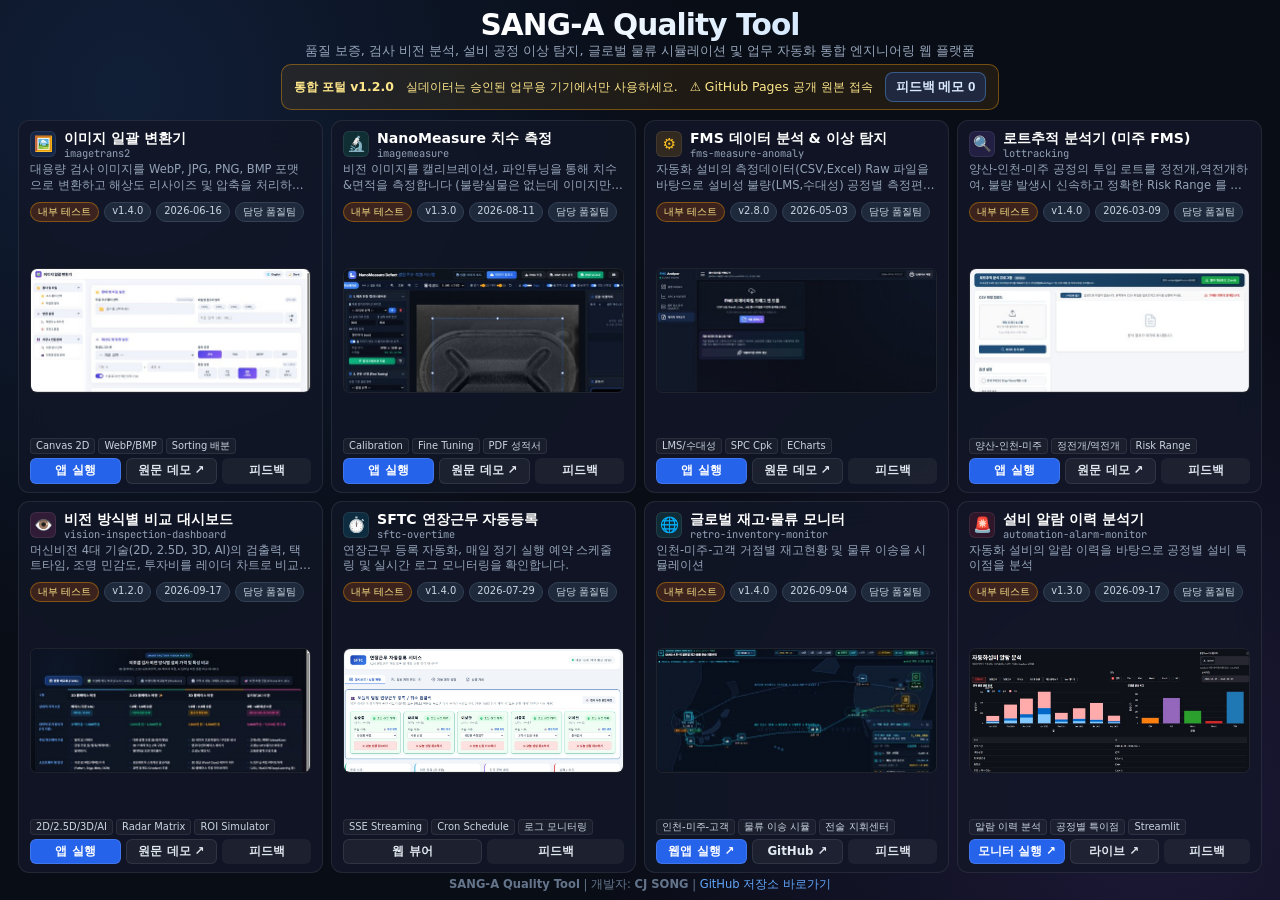
==== commit 9a06154f: "chore: align tool versions and expose auth status" ====
--- a/index.html
+++ b/index.html
@@ -400,7 +400,7 @@
       <h1>SANG-A Quality Tool</h1>
       <p class="subtitle">품질 보증, 검사 비전 분석, 설비 공정 이상 탐지, 글로벌 물류 시뮬레이션 및 업무 자동화 통합 엔지니어링 웹 플랫폼</p>
     </header>
-    <div class="test-banner" role="status"><strong>내부 테스트 v0.9.1</strong><span>실데이터는 승인된 업무용 기기에서만 사용하세요.</span><button type="button" class="memo-button" id="openMemoBoard">피드백 메모 <span id="memoCount">0</span></button><a href="/_internal/logout">로그아웃</a></div>
+    <div class="test-banner" role="status"><strong>통합 포털 v1.2.0</strong><span>실데이터는 승인된 업무용 기기에서만 사용하세요.</span><span id="authStatus">접속 방식 확인 중</span><button type="button" class="memo-button" id="openMemoBoard">피드백 메모 <span id="memoCount">0</span></button><a id="logoutLink" href="/_internal/logout" hidden>로그아웃</a></div>
 
     <div class="grid">
       <!-- 1. imagetrans2 -->
@@ -661,9 +661,17 @@
   </div>
 
   <script>
-    const TOOL_VERSION = '0.9.1';
-    const TOOL_UPDATED = '2026-09-17';
     const TOOL_OWNER = '품질팀';
+    const TOOL_META = {
+      imagetrans2: { version: '1.4.0', updated: '2026-06-16' },
+      imagemeasure: { version: '1.3.0', updated: '2026-08-11' },
+      'fms-measure-anomaly': { version: '2.8.0', updated: '2026-05-03' },
+      lottracking: { version: '1.4.0', updated: '2026-03-09' },
+      'vision-inspection-dashboard': { version: '1.2.0', updated: '2026-09-17' },
+      'sftc-overtime': { version: '1.4.0', updated: '2026-07-29' },
+      'retro-inventory-monitor': { version: '1.4.0', updated: '2026-09-04' },
+      'automation-alarm-monitor': { version: '1.3.0', updated: '2026-09-17' }
+    };
     const FEEDBACK_STORAGE_KEY = 'sang_a_tool_feedback_v1';
     let activeFeedbackTool = '전체 포털';
 
@@ -762,11 +770,13 @@
     document.querySelectorAll('a[target="_blank"]').forEach((link) => link.setAttribute('rel', 'noopener noreferrer'));
     document.querySelectorAll('.card').forEach((card) => {
       const title = card.querySelector('h2')?.textContent?.trim() || '도구';
+      const slug = card.querySelector('.tag')?.textContent?.trim() || '';
+      const toolMeta = TOOL_META[slug] || { version: '1.0.0', updated: '2026-09-17' };
       const top = card.querySelector('.card-top');
       if (top) {
         const meta = document.createElement('div');
         meta.className = 'tool-meta';
-        ['내부 테스트', `v${TOOL_VERSION}`, TOOL_UPDATED, `담당 ${TOOL_OWNER}`].forEach((text, index) => {
+        ['내부 테스트', `v${toolMeta.version}`, toolMeta.updated, `담당 ${TOOL_OWNER}`].forEach((text, index) => {
           const chip = document.createElement('span');
           chip.className = `meta-chip${index === 0 ? ' status' : ''}`;
           chip.textContent = text;
@@ -784,6 +794,16 @@
         actions.appendChild(feedback);
       }
     });
+    fetch('/_internal/status', { credentials: 'same-origin', cache: 'no-store' })
+      .then((response) => response.ok ? response.json() : Promise.reject(new Error('edge auth unavailable')))
+      .then((status) => {
+        document.getElementById('authStatus').textContent = status.authenticated ? '🔒 공통 암호 로그인 · 12시간 세션' : '🔓 로그인 필요';
+        document.getElementById('logoutLink').hidden = !status.authenticated;
+      })
+      .catch(() => {
+        document.getElementById('authStatus').textContent = '⚠ GitHub Pages 공개 원본 접속';
+        document.getElementById('logoutLink').hidden = true;
+      });
     document.getElementById('openMemoBoard').addEventListener('click', () => openFeedbackMemo('전체 포털'));
     document.getElementById('closeMemoModal').addEventListener('click', closeFeedbackMemo);
     document.getElementById('cancelMemo').addEventListener('click', closeFeedbackMemo);
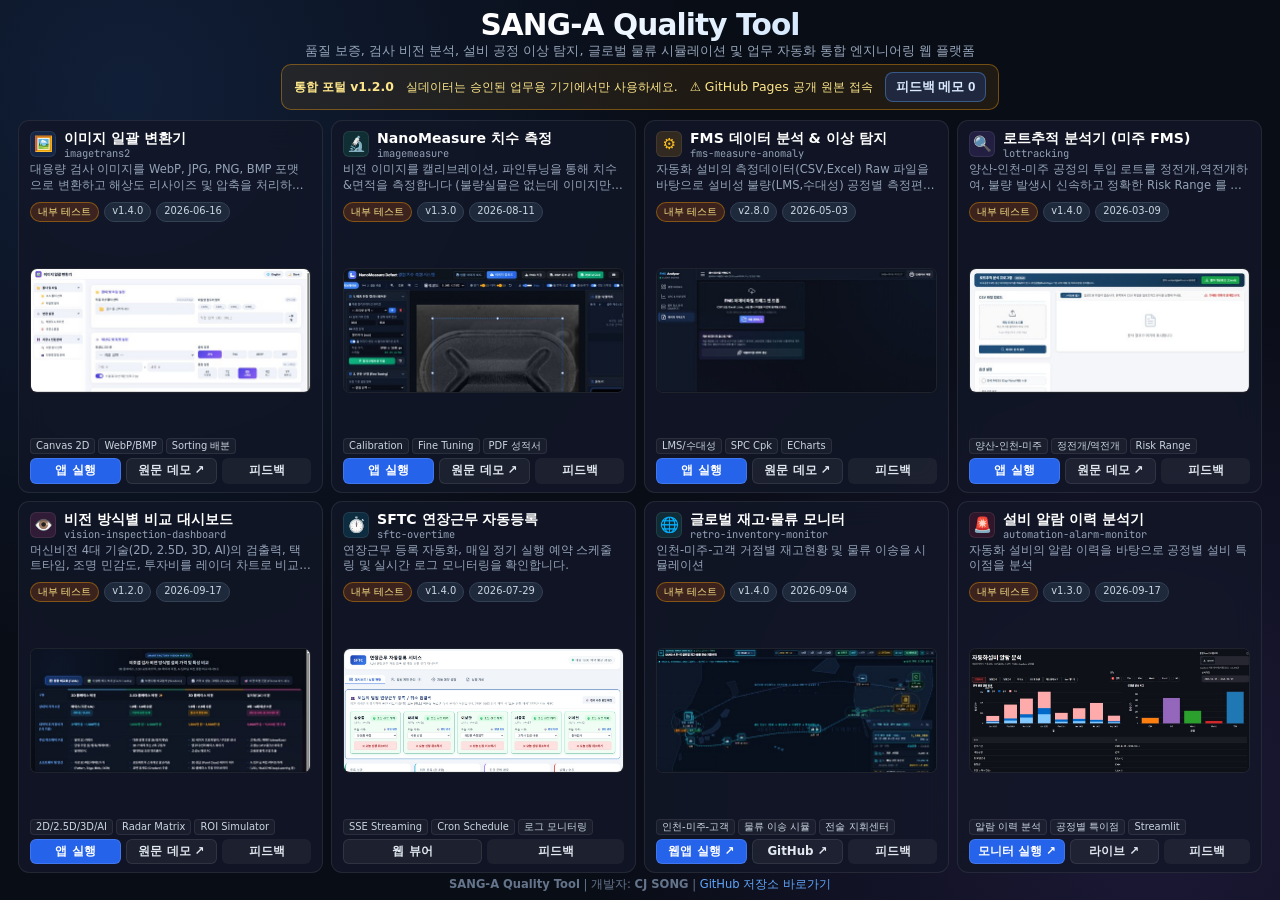
==== commit afe9499d: "fix: save overtime preferences without unavailable API" ====
--- a/index.html
+++ b/index.html
@@ -661,7 +661,6 @@
   </div>
 
   <script>
-    const TOOL_OWNER = '품질팀';
     const TOOL_META = {
       imagetrans2: { version: '1.4.0', updated: '2026-06-16' },
       imagemeasure: { version: '1.3.0', updated: '2026-08-11' },
@@ -776,7 +775,7 @@
       if (top) {
         const meta = document.createElement('div');
         meta.className = 'tool-meta';
-        ['내부 테스트', `v${toolMeta.version}`, toolMeta.updated, `담당 ${TOOL_OWNER}`].forEach((text, index) => {
+        ['내부 테스트', `v${toolMeta.version}`, toolMeta.updated].forEach((text, index) => {
           const chip = document.createElement('span');
           chip.className = `meta-chip${index === 0 ? ' status' : ''}`;
           chip.textContent = text;
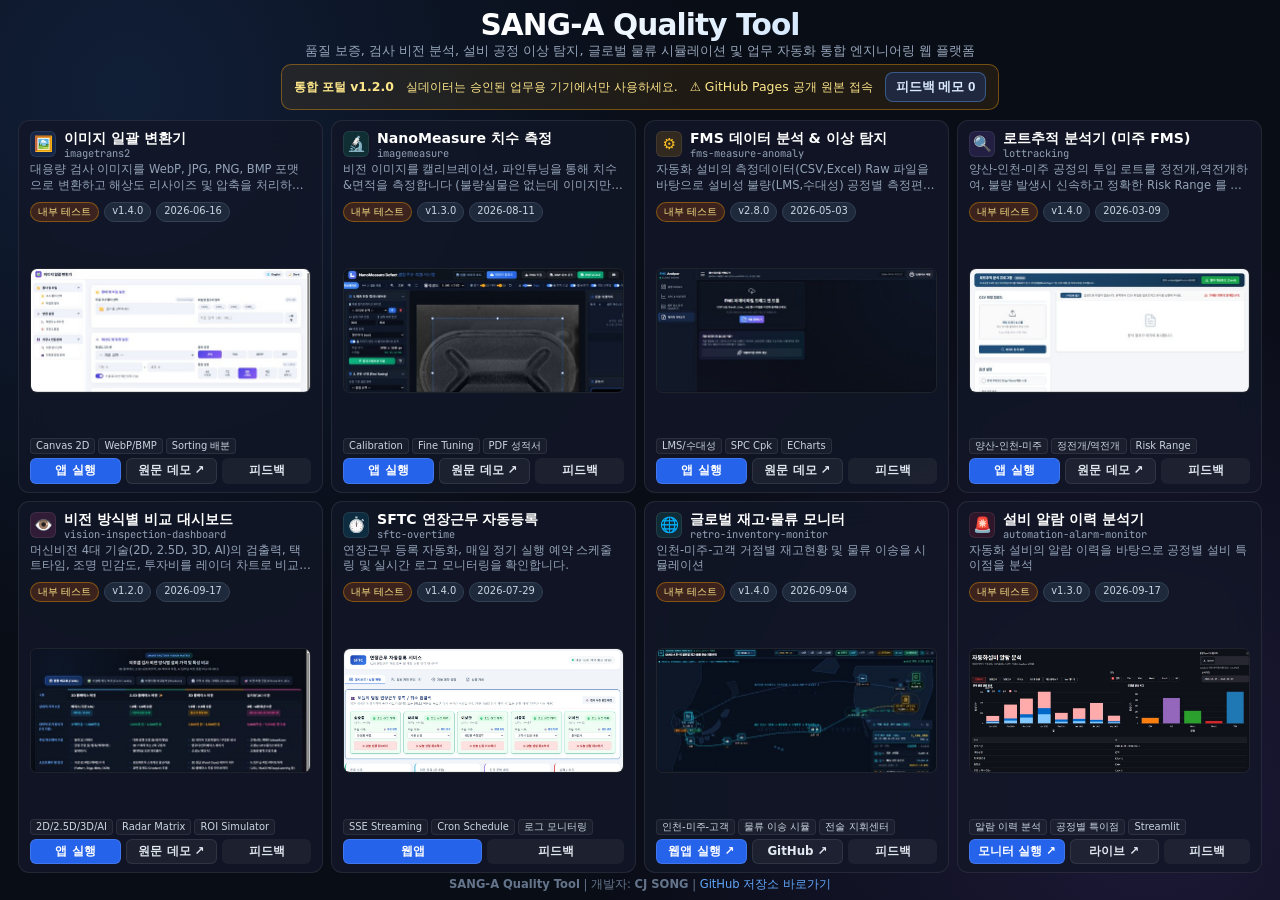
==== commit 5dea2e68: "UI: Remove top alert banner in sftc-overtime and change button to blue 웹앱" ====
--- a/index.html
+++ b/index.html
@@ -565,7 +565,7 @@
             <span class="tech-chip">로그 모니터링</span>
           </div>
           <div class="card-actions">
-            <a href="./sftc-overtime/" class="btn btn-secondary" title="GitHub Pages 웹 대시보드 열기">웹 뷰어</a>
+            <a href="./sftc-overtime/" class="btn btn-primary" title="SFTC 연장근무 웹앱 열기">웹앱</a>
           </div>
         </div>
       </div>
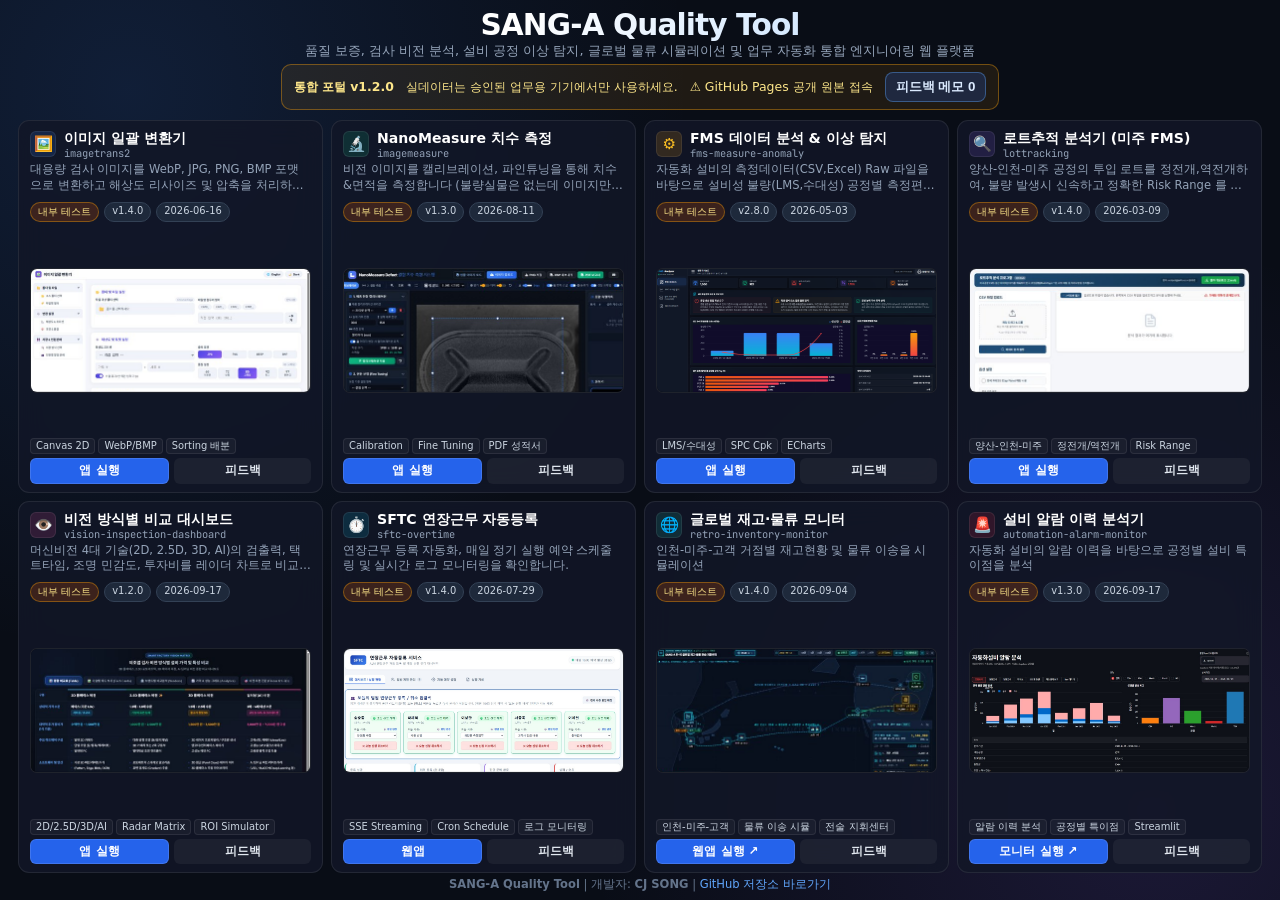
==== commit 889795e7: "Feature: Update FMS thumbnail to dashboard image, remove secondary external buttons, and add FMS0819" ====
--- a/index.html
+++ b/index.html
@@ -426,7 +426,6 @@
           </div>
           <div class="card-actions">
             <a href="./imagetrans2/" class="btn btn-primary">앱 실행</a>
-            <a href="https://imagetrans2.netlify.app/" target="_blank" class="btn btn-secondary">원문 데모 ↗</a>
           </div>
         </div>
       </div>
@@ -454,7 +453,6 @@
           </div>
           <div class="card-actions">
             <a href="./imagemeasure/" class="btn btn-primary">앱 실행</a>
-            <a href="https://imagemeasure.netlify.app/" target="_blank" class="btn btn-secondary">원문 데모 ↗</a>
           </div>
         </div>
       </div>
@@ -472,7 +470,7 @@
           <p class="card-desc">자동화 설비의 측정데이터(CSV,Excel) Raw 파일을 바탕으로 설비성 불량(LMS,수대성) 공정별 측정편차, SPC통계 공정분석, 시계열 이상 탐지 및 파레토 분석 등 다양한 품질적 분석을 수행합니다</p>
         </div>
         <div class="thumb-wrap">
-          <img src="./assets/thumb-fms.jpg" alt="FMS 이상 탐지 미리보기" loading="lazy">
+          <img src="./assets/thumb-fms.png" alt="FMS 이상 탐지 미리보기" loading="lazy">
         </div>
         <div class="card-bottom">
           <div class="tech-stack">
@@ -482,7 +480,6 @@
           </div>
           <div class="card-actions">
             <a href="./fms-measure-anomaly/" class="btn btn-primary">앱 실행</a>
-            <a href="https://measure.schjschj.workers.dev/" target="_blank" class="btn btn-secondary">원문 데모 ↗</a>
           </div>
         </div>
       </div>
@@ -510,7 +507,6 @@
           </div>
           <div class="card-actions">
             <a href="./lottracking/" class="btn btn-primary">앱 실행</a>
-            <a href="https://lottracking.netlify.app/" target="_blank" class="btn btn-secondary">원문 데모 ↗</a>
           </div>
         </div>
       </div>
@@ -538,7 +534,6 @@
           </div>
           <div class="card-actions">
             <a href="./vision-inspection-dashboard/" class="btn btn-primary">앱 실행</a>
-            <a href="https://magical-narwhal-ae37fe.netlify.app/" target="_blank" class="btn btn-secondary">원문 데모 ↗</a>
           </div>
         </div>
       </div>
@@ -593,7 +588,6 @@
           </div>
           <div class="card-actions">
             <a href="https://retro-inventory-monitor.vercel.app/" target="_blank" class="btn btn-primary">웹앱 실행 ↗</a>
-            <a href="https://github.com/schjschj/retro-inventory-monitor" target="_blank" class="btn btn-secondary">GitHub ↗</a>
           </div>
         </div>
       </div>
@@ -621,7 +615,6 @@
           </div>
           <div class="card-actions">
             <a href="https://automation-alarm-monitor.onrender.com/" target="_blank" class="btn btn-primary">모니터 실행 ↗</a>
-            <a href="https://automation-alarm-monitor.onrender.com/" target="_blank" class="btn btn-secondary">라이브 ↗</a>
           </div>
         </div>
       </div>
